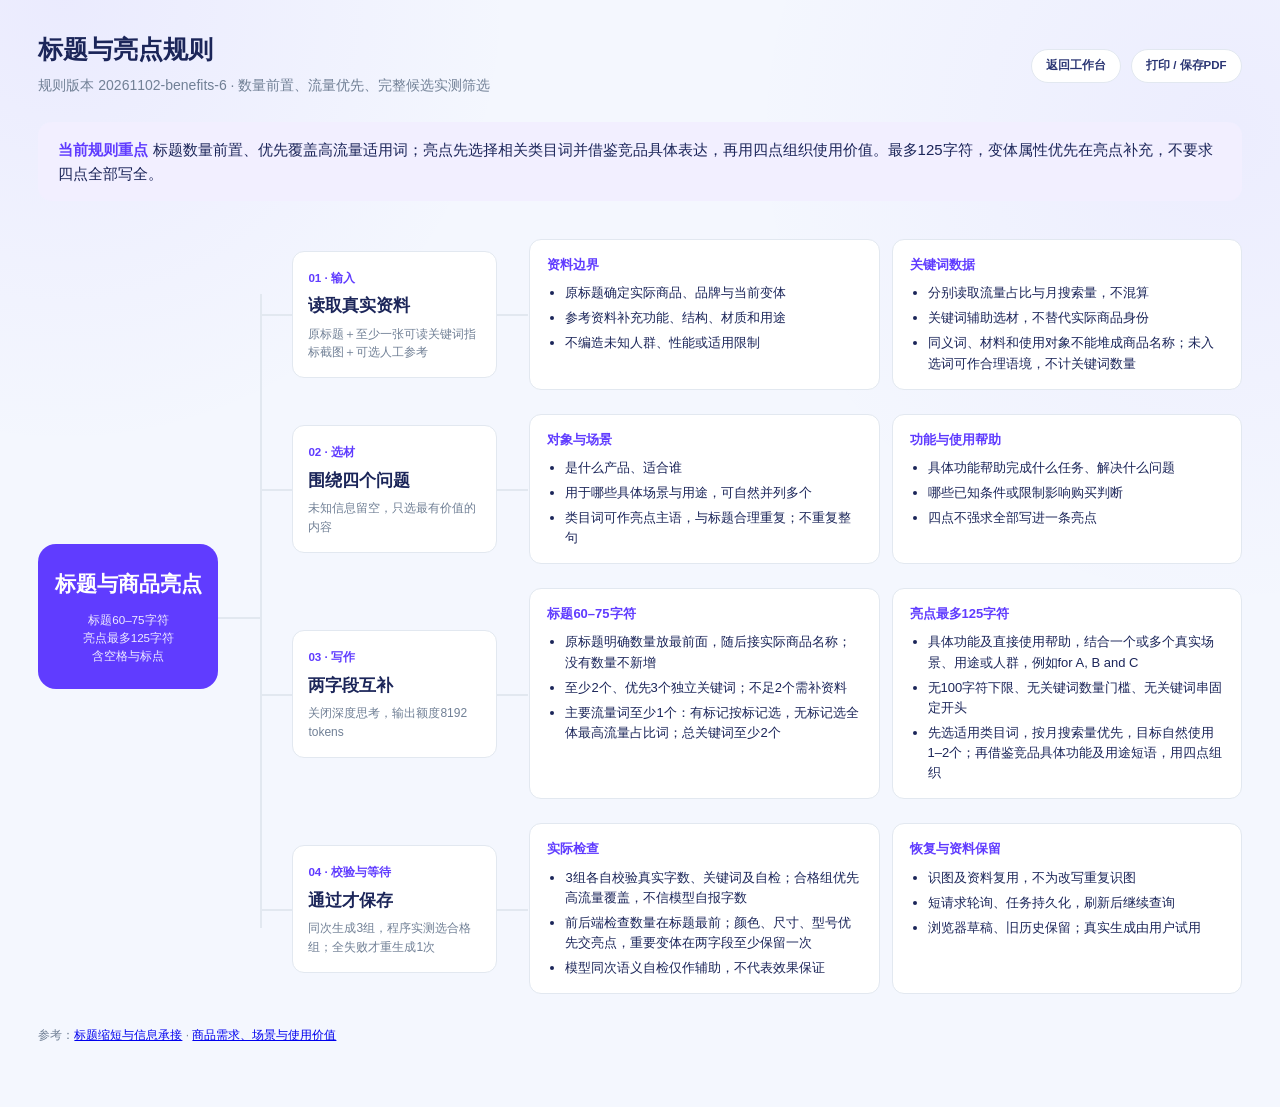
==== workflow.html @ 7ed7ff89 "Require primary traffic keyword labels with highest-share fallback" ====
<!doctype html>
<html lang="zh-CN">
<head>
  <meta charset="utf-8"><meta name="viewport" content="width=device-width,initial-scale=1">
  <title>标题工具 · 规则与链路横向思维导图</title><link rel="icon" href="data:,">
  <script>try{document.documentElement.dataset.theme=localStorage.getItem('title-workbench-theme')||'light'}catch{document.documentElement.dataset.theme='light'}</script>
  <link rel="stylesheet" href="./styles.css?v=20261026-8">
  <style>
    .map-head{display:flex;align-items:center;justify-content:space-between;gap:24px;margin-bottom:20px}.map-head h1{font-size:25px;margin:0}.map-head p{margin:6px 0;color:var(--muted)}.map-actions{display:flex;gap:10px;white-space:nowrap}.priority{padding:16px 20px;background:var(--primary-soft);border-radius:14px;margin:20px 0 28px;font-size:15px}.priority strong{color:var(--primary)}.tree{display:grid;grid-template-columns:180px minmax(0,1fr);gap:42px;padding:10px 0 20px}.tree-root{align-self:center;text-align:center;padding:24px 15px;border-radius:18px;background:var(--primary);color:white;position:relative}.tree-root strong{display:block;font-size:21px}.tree-root small{display:block;margin-top:10px;opacity:.9}.tree-root:after{position:absolute;content:"";left:100%;top:50%;width:42px;border-top:2px solid var(--line)}.branches{position:relative;display:flex;flex-direction:column;gap:24px}.branches:before{content:"";position:absolute;left:0;top:55px;bottom:66px;border-left:2px solid var(--line)}.branch{display:grid;grid-template-columns:205px minmax(0,1fr);gap:32px;align-items:center;padding-left:32px;position:relative}.branch:before{content:"";position:absolute;left:0;top:50%;width:32px;border-top:2px solid var(--line)}.stage{position:relative;padding:15px;border:1px solid var(--line);background:var(--surface);border-radius:12px}.stage:after{position:absolute;content:"";left:100%;top:50%;width:32px;border-top:2px solid var(--line)}.stage small{color:var(--primary);font-weight:700}.stage h2{font-size:17px;margin:5px 0}.stage p{margin:0;color:var(--muted);font-size:12px}.leaves{display:grid;grid-template-columns:1fr 1fr;gap:12px}.leaf{padding:15px 17px;background:var(--surface);border:1px solid var(--line);border-radius:12px;min-width:0}.leaf h3{font-size:13px;margin:0 0 8px;color:var(--primary)}.leaf ul{padding-left:18px;margin:0;font-size:13px}.leaf li+li{margin-top:5px}.outside{margin-top:20px;padding:17px 20px;border-top:1px solid var(--line);color:var(--muted);font-size:13px}.outside p{margin:6px 0}.map-foot{color:var(--muted);font-size:12px}.tree-root,.stage,.leaf{break-inside:avoid}@media print{body{background:white;padding:12px;min-width:0;color:#111}.app-shell{max-width:none}.map-actions{display:none}.priority{margin:10px 0}.tree{grid-template-columns:130px 1fr;gap:20px}.tree-root:after{width:20px}.branch{grid-template-columns:150px 1fr;padding-left:20px;gap:20px}.branch:before,.stage:after{width:20px}.branches{gap:12px}.stage,.leaf{padding:10px}.leaf ul{font-size:11px}.map-head h1{font-size:20px}@page{size:A3 landscape;margin:12mm}}
  </style>
</head>
<body><main class="app-shell">
  <header class="map-head"><div><h1>标题与亮点规则</h1><p>规则版本 20261102-benefits-6 · 数量前置、流量优先、完整候选实测筛选</p></div><div class="map-actions"><a class="ghost-button workflow-link" href="./index.html">返回工作台</a><button class="ghost-button" onclick="window.print()">打印 / 保存PDF</button></div></header>
  <div class="priority"><strong>当前规则重点</strong> 标题数量前置、优先覆盖高流量适用词；亮点先选择相关类目词并借鉴竞品具体表达，再用四点组织使用价值。最多125字符，变体属性优先在亮点补充，不要求四点全部写全。</div>
  <div class="tree"><div class="tree-root"><strong>标题与商品亮点</strong><small>标题60–75字符<br>亮点最多125字符<br>含空格与标点</small></div><div class="branches">
  <section class="branch"><div class="stage"><small>01 · 输入</small><h2>读取真实资料</h2><p>原标题＋至少一张可读关键词指标截图＋可选人工参考</p></div><div class="leaves"><div class="leaf"><h3>资料边界</h3><ul><li>原标题确定实际商品、品牌与当前变体</li><li>参考资料补充功能、结构、材质和用途</li><li>不编造未知人群、性能或适用限制</li></ul></div><div class="leaf"><h3>关键词数据</h3><ul><li>分别读取流量占比与月搜索量，不混算</li><li>关键词辅助选材，不替代实际商品身份</li><li>同义词、材料和使用对象不能堆成商品名称；未入选词可作合理语境，不计关键词数量</li></ul></div></div></section>
  <section class="branch"><div class="stage"><small>02 · 选材</small><h2>围绕四个问题</h2><p>未知信息留空，只选最有价值的内容</p></div><div class="leaves"><div class="leaf"><h3>对象与场景</h3><ul><li>是什么产品、适合谁</li><li>用于哪些具体场景与用途，可自然并列多个</li><li>类目词可作亮点主语，与标题合理重复；不重复整句</li></ul></div><div class="leaf"><h3>功能与使用帮助</h3><ul><li>具体功能帮助完成什么任务、解决什么问题</li><li>哪些已知条件或限制影响购买判断</li><li>四点不强求全部写进一条亮点</li></ul></div></div></section>
  <section class="branch"><div class="stage"><small>03 · 写作</small><h2>两字段互补</h2><p>关闭深度思考，输出额度8192 tokens</p></div><div class="leaves"><div class="leaf"><h3>标题60–75字符</h3><ul><li>原标题明确数量放最前面，随后接实际商品名称；没有数量不新增</li><li>至少2个、优先3个独立关键词；不足2个需补资料</li><li>主要流量词至少1个：有标记按标记选，无标记选全体最高流量占比词；总关键词至少2个</li></ul></div><div class="leaf"><h3>亮点最多125字符</h3><ul><li>具体功能及直接使用帮助，结合一个或多个真实场景、用途或人群，例如for A, B and C</li><li>无100字符下限、无关键词数量门槛、无关键词串固定开头</li><li>先选适用类目词，按月搜索量优先，目标自然使用1–2个；再借鉴竞品具体功能及用途短语，用四点组织</li></ul></div></div></section>
  <section class="branch"><div class="stage"><small>04 · 校验与等待</small><h2>通过才保存</h2><p>同次生成3组，程序实测选合格组；全失败才重生成1次</p></div><div class="leaves"><div class="leaf"><h3>实际检查</h3><ul><li>3组各自校验真实字数、关键词及自检；合格组优先高流量覆盖，不信模型自报字数</li><li>前后端检查数量在标题最前；颜色、尺寸、型号优先交亮点，重要变体在两字段至少保留一次</li><li>模型同次语义自检仅作辅助，不代表效果保证</li></ul></div><div class="leaf"><h3>恢复与资料保留</h3><ul><li>识图及资料复用，不为改写重复识图</li><li>短请求轮询、任务持久化，刷新后继续查询</li><li>浏览器草稿、旧历史保留；真实生成由用户试用</li></ul></div></div></section>
  </div></div>
  <p class="map-foot">参考：<a href="https://mp.weixin.qq.com/s/vTj3MqRI7L8-smymb1wHnQ">标题缩短与信息承接</a> · <a href="https://mp.weixin.qq.com/s/oP9om8qVWjCbuP0RWrk5Dg">商品需求、场景与使用价值</a></p>
</main></body></html>
---- styles.css ----
:root{--bg:#f4f7fe;--surface:#fff;--soft:#f7f8fe;--primary:#603cff;--primary-dark:#4a25e1;--primary-2:#7b5aff;--primary-soft:#f2efff;--ink:#1b2559;--ink-2:#2b3674;--muted:#718096;--faint:#a3aed0;--line:#e2e8f0;--success:#219653;--shadow:14px 27px 45px 4px rgba(112,144,176,.12);--shadow-soft:14px 17px 40px 4px rgba(112,144,176,.08);--shadow-purple:0 21px 27px -10px rgba(96,60,255,.38)}
*{box-sizing:border-box}[hidden]{display:none!important}html{color-scheme:light}body{min-width:320px;margin:0;padding:30px clamp(16px,3vw,48px) 50px;color:var(--ink);background:radial-gradient(circle at 5% 0%,rgba(123,90,255,.08),transparent 28rem),radial-gradient(circle at 96% 12%,rgba(96,60,255,.055),transparent 30rem),var(--bg);font-family:"Segoe UI","PingFang SC","Microsoft YaHei",Arial,sans-serif;font-size:14px;line-height:1.55}button,textarea{font:inherit}button{cursor:pointer}.app-shell{width:100%;max-width:1560px;margin:auto}
.page-head{display:flex;align-items:center;gap:12px;margin-bottom:22px}.page-icon{display:grid;width:42px;height:42px;flex:0 0 auto;place-items:center;border-radius:50%;color:#fff;background:linear-gradient(145deg,var(--primary-2),var(--primary-dark));box-shadow:var(--shadow-purple);font-size:18px}.page-head h1{margin:0 0 3px;font-size:1.72rem;font-weight:750;line-height:1.25}.page-head p{margin:0;color:var(--muted);font-size:.84rem}.status{display:flex;align-items:center;gap:7px;margin-left:auto;padding:8px 13px;border-radius:999px;color:var(--muted);background:rgba(255,255,255,.8);font-size:.72rem;font-weight:650;box-shadow:var(--shadow-soft)}.status i{width:7px;height:7px;border-radius:50%;background:#38b56e;box-shadow:0 0 0 4px #e7f7ee}
.panel{position:relative;padding:22px 24px;border-radius:20px;background:rgba(255,255,255,.97);box-shadow:var(--shadow)}.input-panel{margin-bottom:16px;overflow:hidden}.input-panel::after{position:absolute;z-index:0;top:-80px;right:-60px;width:190px;height:190px;border-radius:50%;background:linear-gradient(145deg,rgba(123,90,255,.12),rgba(96,60,255,.025));content:"";pointer-events:none}.panel-title{position:relative;z-index:1;display:flex;align-items:center;justify-content:space-between;margin-bottom:18px}.panel-title h2{margin:0 0 3px;font-size:1rem;font-weight:750}.panel-title p{margin:0;color:var(--muted);font-size:.72rem}.ghost-button{min-height:34px;padding:7px 14px;border:1px solid var(--line);border-radius:999px;color:var(--ink-2);background:#fff;font-size:.72rem;font-weight:650}.ghost-button:hover{border-color:#d8ceff;color:var(--primary);background:var(--primary-soft)}form{position:relative;z-index:1}
.input-grid{display:grid;grid-template-columns:.8fr 1.2fr;gap:14px}.field{min-width:0}.field label{display:block;margin-bottom:7px;color:var(--ink-2);font-size:.74rem;font-weight:700}.field label b{color:#d13f4c}.field label span{color:var(--faint);font-weight:500}textarea{display:block;width:100%;resize:vertical;border:1px solid var(--line);border-radius:14px;outline:0;color:var(--ink);background:var(--soft);font-size:.8rem;line-height:1.65;transition:.18s}.main-input{height:144px;padding:12px 14px}textarea::placeholder{color:#a8b0c5}textarea:focus{border-color:#b8a9ff;background:#fff;box-shadow:0 0 0 3px rgba(96,60,255,.08)}.field-note{display:flex;justify-content:space-between;gap:10px;margin-top:6px;color:var(--faint);font-size:.67rem}
.upload-box{display:block!important;height:144px;margin:0!important;overflow:hidden;border:1px dashed #cbd3e5!important;border-radius:14px;color:inherit!important;background:var(--soft);cursor:pointer;transition:.18s}.upload-box:hover,.upload-box.dragover{border-color:var(--primary)!important;background:var(--primary-soft)}.upload-empty{height:100%;display:flex;flex-direction:column;align-items:center;justify-content:center;text-align:center}.upload-symbol{display:grid;width:36px;height:36px;margin-bottom:8px;place-items:center;border-radius:50%;color:var(--primary)!important;background:#fff;font-size:21px;font-weight:400!important;box-shadow:0 8px 20px rgba(112,144,176,.13)}.upload-empty strong{font-size:.75rem}.upload-empty small{margin-top:3px;color:var(--faint);font-size:.66rem;font-weight:500}.preview{position:relative;width:100%;height:100%}.preview img{display:block;width:100%;height:100%;object-fit:contain;background:#eef1f8}.preview button{position:absolute;top:8px;right:8px;width:27px;height:27px;padding:0;border:0;border-radius:50%;color:#fff;background:rgba(27,37,89,.78);font-size:16px}
.upload-box{position:relative}.upload-box input[type="file"]{position:absolute;width:1px;height:1px;padding:0;margin:-1px;overflow:hidden;clip:rect(0,0,0,0);white-space:nowrap;border:0}.preview{z-index:2}.preview button{z-index:5}
.upload-box.dragover{border-style:solid!important;box-shadow:0 0 0 4px rgba(96,60,255,.1)}
.upload-box.has-file{height:300px;border-style:solid!important;border-color:#b9acef!important}.upload-box.has-file .preview img{background:#e9edf7}.upload-success{position:absolute;right:10px;bottom:10px;left:10px;display:flex;align-items:center;gap:8px;padding:7px 10px;border-radius:9px;color:#fff;background:rgba(27,37,89,.84);backdrop-filter:blur(8px);font-size:.67rem}.upload-success span{color:#8ef0b5;font-weight:750}.upload-success strong{min-width:0;overflow:hidden;text-overflow:ellipsis;white-space:nowrap;font-weight:600}[data-theme="dark"] .upload-box.has-file .preview img{background:#11152a}
.rules-row{display:grid;grid-template-columns:minmax(0,1fr) auto;gap:14px;align-items:end;margin-top:16px;padding-top:16px;border-top:1px solid #edf0f6}.label-row{display:flex;align-items:center;justify-content:space-between}.label-row label{margin-bottom:7px}.label-row button{padding:0;border:0;color:var(--primary);background:transparent;font-size:.68rem}.rules-field textarea{height:76px;padding:10px 13px}.primary-button{display:flex;min-width:176px;height:44px;align-items:center;justify-content:space-between;gap:24px;padding:10px 17px;border:0;border-radius:999px;color:#fff;background:linear-gradient(8deg,var(--primary-dark) 24%,var(--primary-2) 88%);box-shadow:var(--shadow-purple);font-size:.8rem;font-weight:700;transition:.18s}.primary-button:hover{filter:saturate(1.08) brightness(1.04);transform:translateY(-1px)}.primary-button strong{font-size:18px;color:#d9d0ff}
.output-panel{min-height:220px}.output-head{padding-bottom:15px;margin-bottom:16px;border-bottom:1px solid #edf0f6}.result-status{padding:6px 11px;border-radius:999px;color:var(--primary);background:var(--primary-soft);font-size:.67rem;font-weight:700}.empty-result{min-height:114px;display:flex;align-items:center;justify-content:center;gap:13px;color:var(--faint)}.empty-result>span{display:grid;width:42px;height:42px;place-items:center;border-radius:50%;color:var(--primary);background:var(--primary-soft)}.empty-result strong{display:block;color:var(--muted);font-size:.8rem}.empty-result p{margin:2px 0 0;font-size:.7rem}.generated-result{padding:17px 18px;border:1px solid #e4e0ff;border-radius:14px;background:linear-gradient(135deg,#faf9ff,#f5f7ff)}.result-label{margin-bottom:9px;color:var(--primary);font-size:.69rem;font-weight:750}.title-output{min-height:48px;color:var(--ink);font-size:1.02rem;font-weight:650;line-height:1.75;word-break:break-all}.result-bottom{display:flex;align-items:center;gap:12px;margin-top:14px;padding-top:12px;border-top:1px solid #e6e7f2}.result-info{display:flex;gap:15px;color:var(--muted);font-size:.69rem}.result-info span+span{color:var(--success)}.copy-button{min-width:130px;height:37px;margin-left:auto;border:0;border-radius:999px;color:#fff;background:linear-gradient(8deg,var(--primary-dark),var(--primary-2));box-shadow:0 12px 20px -10px rgba(96,60,255,.45);font-size:.73rem;font-weight:700}.toast{position:fixed;z-index:99;left:50%;bottom:26px;padding:9px 16px;border-radius:999px;color:#fff;background:var(--ink);box-shadow:var(--shadow);font-size:.72rem;opacity:0;pointer-events:none;transform:translate(-50%,10px);transition:.2s}.toast.show{opacity:1;transform:translate(-50%,0)}

:root[data-theme="dark"]{--bg:#0f1224;--surface:#171b33;--soft:#202641;--primary:#927bff;--primary-dark:#6548ed;--primary-2:#9a84ff;--primary-soft:#2b2553;--ink:#f0f2ff;--ink-2:#d4d9f2;--muted:#9ba5c7;--faint:#727c9e;--line:#303854;--success:#55d18a;--shadow:14px 27px 45px 4px rgba(0,0,0,.24);--shadow-soft:14px 17px 40px 4px rgba(0,0,0,.18)}
.head-actions{display:flex;align-items:center;gap:9px;margin-left:auto}.head-actions .status{margin-left:0;background:var(--surface)}
.theme-button{position:relative;width:40px;height:40px;padding:0;border:1px solid var(--line);border-radius:50%;color:var(--ink-2);background:var(--surface);box-shadow:var(--shadow-soft);font-size:17px}.theme-button span{position:absolute;inset:0;display:grid;place-items:center;transition:opacity .2s,transform .2s}.theme-button .moon{opacity:0;transform:rotate(-35deg) scale(.6)}[data-theme="dark"] .theme-button .sun{opacity:0;transform:rotate(35deg) scale(.6)}[data-theme="dark"] .theme-button .moon{opacity:1;transform:none}
.panel,.ghost-button{background:var(--surface)}.output-panel{margin-bottom:16px}.generated-result{border-color:var(--line);background:var(--soft)}.upload-symbol{background:var(--surface)}
.history-panel{padding-bottom:18px}.history-head{padding-bottom:14px;margin-bottom:4px;border-bottom:1px solid var(--line)}.history-empty{padding:32px 0;text-align:center;color:var(--faint);font-size:.74rem}.history-list{display:grid}.history-item{display:grid;grid-template-columns:38px minmax(0,1fr) auto;gap:12px;align-items:center;padding:14px 4px;border-bottom:1px solid var(--line)}.history-item:last-child{border-bottom:0}.history-index{display:grid;width:30px;height:30px;place-items:center;border-radius:50%;color:var(--primary);background:var(--primary-soft);font-size:.68rem;font-weight:750}.history-content{min-width:0}.history-title{margin:0;color:var(--ink-2);font-size:.79rem;font-weight:650;line-height:1.55}.history-meta{display:flex;gap:12px;margin-top:3px;color:var(--faint);font-size:.64rem}.history-copy{min-width:82px;height:32px;border:1px solid var(--line);border-radius:999px;color:var(--primary);background:var(--surface);font-size:.68rem;font-weight:700}.history-copy:hover{border-color:var(--primary);background:var(--primary-soft)}
[data-theme="dark"]{color-scheme:dark}[data-theme="dark"] textarea:focus{background:var(--surface)}[data-theme="dark"] .input-panel::after{opacity:.4}[data-theme="dark"] .preview img{background:#11152a}[data-theme="dark"] .rules-row,[data-theme="dark"] .output-head,[data-theme="dark"] .result-bottom{border-color:var(--line)}
.used-keywords{display:flex;flex-wrap:wrap;gap:6px;margin-top:10px}.keyword-chip{padding:4px 8px;border-radius:999px;color:var(--primary);background:var(--primary-soft);font-size:.65rem;font-weight:650}.keyword-chip b{margin-left:4px;color:var(--success);font-weight:750}
.input-grid .upload-box,.input-grid .main-input,.upload-box.has-file{height:150px}
body{min-width:1100px}
.reference-field{margin-top:16px}.reference-field textarea{height:78px;padding:10px 13px}.reference-field .field-note{display:block}
.error-message{margin:12px 0;padding:11px 14px;border:1px solid #f2b9bd;border-radius:10px;color:#ac2e39;background:#fff1f2;font-size:.75rem}[data-theme="dark"] .error-message{color:#ffc5ca;background:#3c202b;border-color:#75414b}
.history-actions{display:flex;gap:7px}.history-delete{width:32px;height:32px;padding:0;border:1px solid var(--line);border-radius:50%;color:#d13f4c;background:var(--surface);font-size:15px}.history-delete:hover{border-color:#f0b7bd;background:#fff0f2}.history-copy{margin:0}
.review-note{margin-top:12px;padding:9px 11px;border:1px solid rgba(29,151,101,.22);border-radius:9px;color:var(--success);background:rgba(29,151,101,.07);font-size:.7rem;font-weight:600}
fieldset{min-width:0;margin:0;padding:0;border:0}fieldset:disabled{opacity:.75}button:disabled{cursor:wait}.workflow-link{text-decoration:none;white-space:nowrap}.result-fields{display:grid;grid-template-columns:1fr 1fr;gap:18px}.result-field{display:flex;flex-direction:column;gap:12px;min-width:0;padding:18px;border:1px solid var(--line);border-radius:14px;background:var(--soft)}.field-output-head{display:flex;justify-content:space-between;gap:12px;color:var(--ink-2)}.field-output-head span{white-space:nowrap;color:var(--muted);font-size:12px}.result-field .title-output{flex:1;min-height:80px;margin:0;padding:0;background:none;border:0;font-size:17px;overflow-wrap:anywhere}.result-field .copy-button{align-self:flex-end}.audit-details{margin-top:15px;padding-top:15px;border-top:1px solid var(--line)}.audit-details summary{cursor:pointer;color:var(--primary);font-weight:600}.check-list{columns:2;column-gap:24px;margin-top:14px}.check-list p{break-inside:avoid;margin:0 0 9px;font-size:12px}.audit-meta{color:var(--muted)}.facts-list{margin:16px 0;font-size:12px}.facts-list p{margin:5px 0;color:var(--muted)}.keyword-table{width:100%;border-collapse:collapse;font-size:12px;table-layout:fixed}.keyword-table th,.keyword-table td{padding:10px;text-align:left;border-bottom:1px solid var(--line);overflow-wrap:anywhere}.keyword-table th{color:var(--muted)}.keyword-table th:nth-child(1){width:25%}.keyword-table th:nth-child(2){width:12%}.keyword-table th:nth-child(3){width:15%}.history-highlights{margin:7px 0;color:var(--muted);font-size:12px}.history-actions{flex-wrap:wrap;justify-content:flex-end;max-width:300px}.history-content{min-width:0}.history-title{overflow-wrap:anywhere}.primary-button{min-width:200px}.rules-field textarea{min-height:94px}

.result-field .title-output{word-break:normal;overflow-wrap:break-word}

.input-grid{grid-template-columns:1fr 1fr}.text-input-grid{margin-top:18px}.text-input-grid .reference-field{margin-top:0}.text-input-grid textarea{height:150px}.keyword-table th:nth-child(1){width:21%}.keyword-table th:nth-child(2){width:9%}.keyword-table th:nth-child(3){width:10%}.keyword-table th:nth-child(4){width:12%}.keyword-table th:nth-child(5){width:17%}.keyword-table th:nth-child(6){width:31%}

.panel-title .draft-status{margin-top:5px;color:var(--success);font-weight:600}

.generate-row{display:flex;justify-content:flex-end;margin-top:18px}.used-keywords{display:grid;gap:10px}.keyword-line{display:flex;align-items:flex-start;gap:12px}.keyword-line-label{flex:0 0 72px;padding-top:4px;color:var(--muted);font-size:12px}.keyword-line-terms{display:flex;flex-wrap:wrap;gap:6px;min-width:0}.keyword-chip{display:inline-flex;align-items:center;flex-wrap:wrap;gap:4px}.keyword-chip b{margin-left:0}
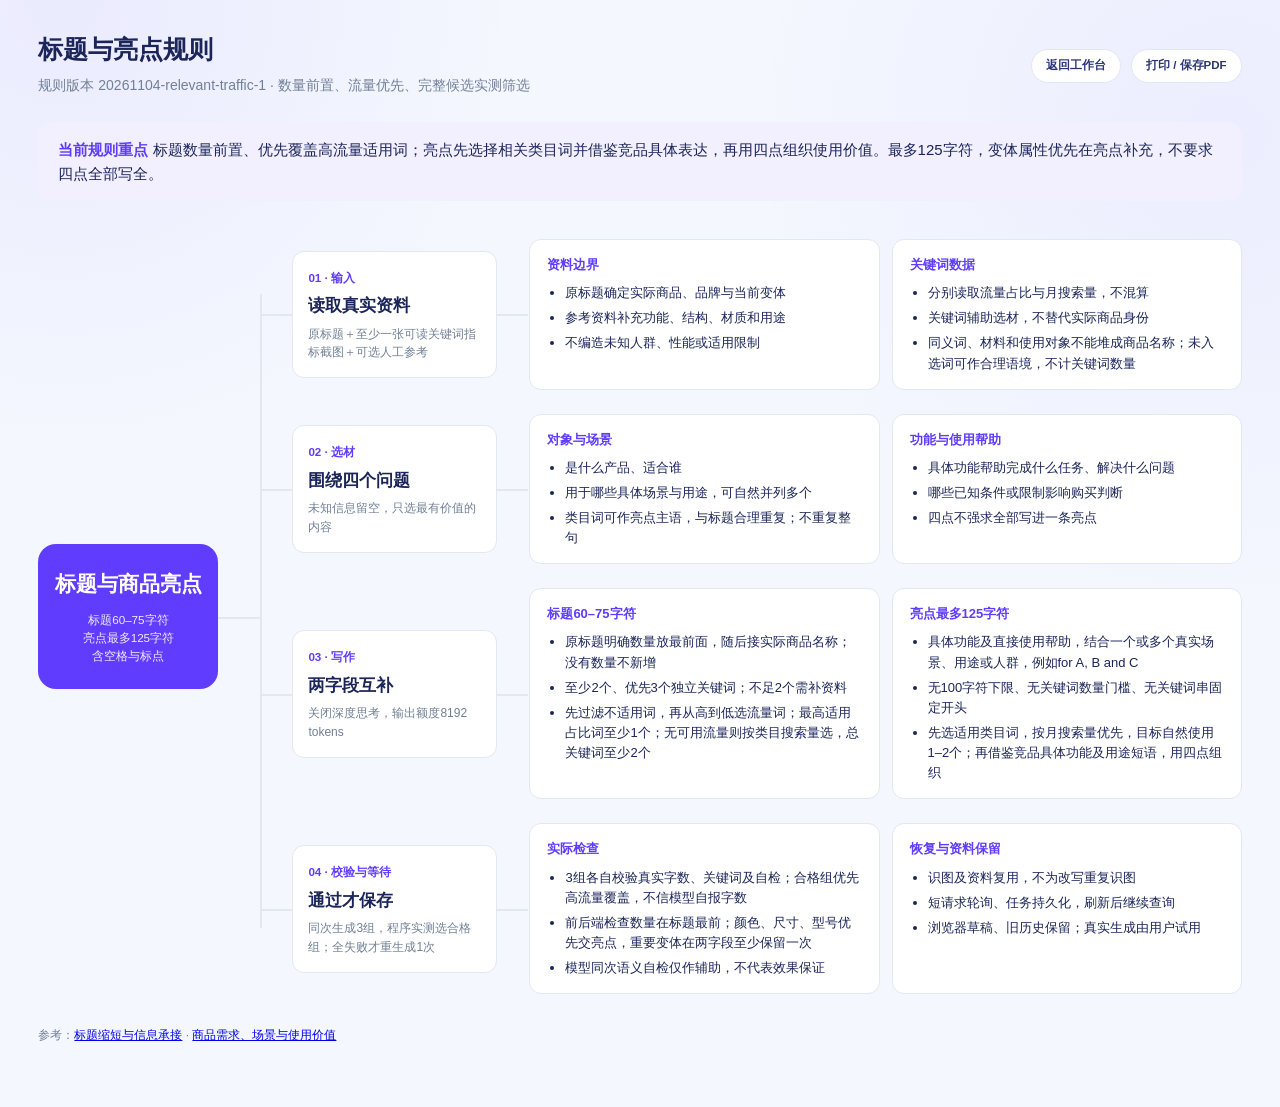
==== commit b5f23c08: "Filter irrelevant traffic terms and fall back to category search" ====
--- a/workflow.html
+++ b/workflow.html
@@ -10,12 +10,12 @@
   </style>
 </head>
 <body><main class="app-shell">
-  <header class="map-head"><div><h1>标题与亮点规则</h1><p>规则版本 20261102-benefits-6 · 数量前置、流量优先、完整候选实测筛选</p></div><div class="map-actions"><a class="ghost-button workflow-link" href="./index.html">返回工作台</a><button class="ghost-button" onclick="window.print()">打印 / 保存PDF</button></div></header>
+  <header class="map-head"><div><h1>标题与亮点规则</h1><p>规则版本 20261104-relevant-traffic-1 · 数量前置、流量优先、完整候选实测筛选</p></div><div class="map-actions"><a class="ghost-button workflow-link" href="./index.html">返回工作台</a><button class="ghost-button" onclick="window.print()">打印 / 保存PDF</button></div></header>
   <div class="priority"><strong>当前规则重点</strong> 标题数量前置、优先覆盖高流量适用词；亮点先选择相关类目词并借鉴竞品具体表达，再用四点组织使用价值。最多125字符，变体属性优先在亮点补充，不要求四点全部写全。</div>
   <div class="tree"><div class="tree-root"><strong>标题与商品亮点</strong><small>标题60–75字符<br>亮点最多125字符<br>含空格与标点</small></div><div class="branches">
   <section class="branch"><div class="stage"><small>01 · 输入</small><h2>读取真实资料</h2><p>原标题＋至少一张可读关键词指标截图＋可选人工参考</p></div><div class="leaves"><div class="leaf"><h3>资料边界</h3><ul><li>原标题确定实际商品、品牌与当前变体</li><li>参考资料补充功能、结构、材质和用途</li><li>不编造未知人群、性能或适用限制</li></ul></div><div class="leaf"><h3>关键词数据</h3><ul><li>分别读取流量占比与月搜索量，不混算</li><li>关键词辅助选材，不替代实际商品身份</li><li>同义词、材料和使用对象不能堆成商品名称；未入选词可作合理语境，不计关键词数量</li></ul></div></div></section>
   <section class="branch"><div class="stage"><small>02 · 选材</small><h2>围绕四个问题</h2><p>未知信息留空，只选最有价值的内容</p></div><div class="leaves"><div class="leaf"><h3>对象与场景</h3><ul><li>是什么产品、适合谁</li><li>用于哪些具体场景与用途，可自然并列多个</li><li>类目词可作亮点主语，与标题合理重复；不重复整句</li></ul></div><div class="leaf"><h3>功能与使用帮助</h3><ul><li>具体功能帮助完成什么任务、解决什么问题</li><li>哪些已知条件或限制影响购买判断</li><li>四点不强求全部写进一条亮点</li></ul></div></div></section>
-  <section class="branch"><div class="stage"><small>03 · 写作</small><h2>两字段互补</h2><p>关闭深度思考，输出额度8192 tokens</p></div><div class="leaves"><div class="leaf"><h3>标题60–75字符</h3><ul><li>原标题明确数量放最前面，随后接实际商品名称；没有数量不新增</li><li>至少2个、优先3个独立关键词；不足2个需补资料</li><li>主要流量词至少1个：有标记按标记选，无标记选全体最高流量占比词；总关键词至少2个</li></ul></div><div class="leaf"><h3>亮点最多125字符</h3><ul><li>具体功能及直接使用帮助，结合一个或多个真实场景、用途或人群，例如for A, B and C</li><li>无100字符下限、无关键词数量门槛、无关键词串固定开头</li><li>先选适用类目词，按月搜索量优先，目标自然使用1–2个；再借鉴竞品具体功能及用途短语，用四点组织</li></ul></div></div></section>
+  <section class="branch"><div class="stage"><small>03 · 写作</small><h2>两字段互补</h2><p>关闭深度思考，输出额度8192 tokens</p></div><div class="leaves"><div class="leaf"><h3>标题60–75字符</h3><ul><li>原标题明确数量放最前面，随后接实际商品名称；没有数量不新增</li><li>至少2个、优先3个独立关键词；不足2个需补资料</li><li>先过滤不适用词，再从高到低选流量词；最高适用占比词至少1个；无可用流量则按类目搜索量选，总关键词至少2个</li></ul></div><div class="leaf"><h3>亮点最多125字符</h3><ul><li>具体功能及直接使用帮助，结合一个或多个真实场景、用途或人群，例如for A, B and C</li><li>无100字符下限、无关键词数量门槛、无关键词串固定开头</li><li>先选适用类目词，按月搜索量优先，目标自然使用1–2个；再借鉴竞品具体功能及用途短语，用四点组织</li></ul></div></div></section>
   <section class="branch"><div class="stage"><small>04 · 校验与等待</small><h2>通过才保存</h2><p>同次生成3组，程序实测选合格组；全失败才重生成1次</p></div><div class="leaves"><div class="leaf"><h3>实际检查</h3><ul><li>3组各自校验真实字数、关键词及自检；合格组优先高流量覆盖，不信模型自报字数</li><li>前后端检查数量在标题最前；颜色、尺寸、型号优先交亮点，重要变体在两字段至少保留一次</li><li>模型同次语义自检仅作辅助，不代表效果保证</li></ul></div><div class="leaf"><h3>恢复与资料保留</h3><ul><li>识图及资料复用，不为改写重复识图</li><li>短请求轮询、任务持久化，刷新后继续查询</li><li>浏览器草稿、旧历史保留；真实生成由用户试用</li></ul></div></div></section>
   </div></div>
   <p class="map-foot">参考：<a href="https://mp.weixin.qq.com/s/vTj3MqRI7L8-smymb1wHnQ">标题缩短与信息承接</a> · <a href="https://mp.weixin.qq.com/s/oP9om8qVWjCbuP0RWrk5Dg">商品需求、场景与使用价值</a></p>
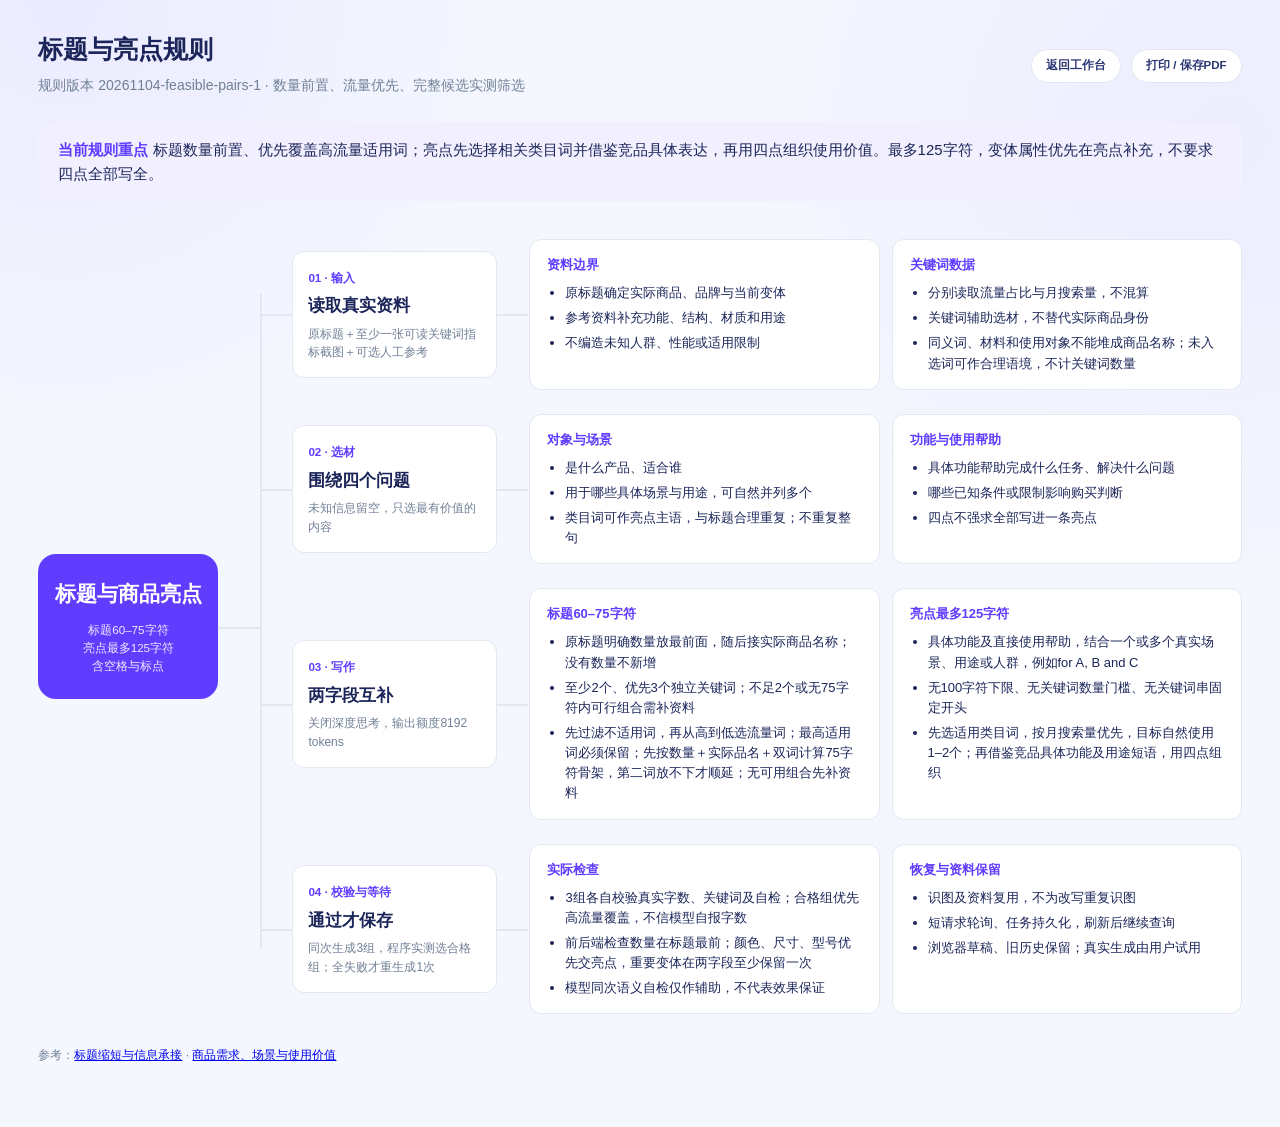
==== commit c18c1665: "Plan feasible keyword pairs within the title character budget" ====
--- a/workflow.html
+++ b/workflow.html
@@ -10,12 +10,12 @@
   </style>
 </head>
 <body><main class="app-shell">
-  <header class="map-head"><div><h1>标题与亮点规则</h1><p>规则版本 20261104-relevant-traffic-1 · 数量前置、流量优先、完整候选实测筛选</p></div><div class="map-actions"><a class="ghost-button workflow-link" href="./index.html">返回工作台</a><button class="ghost-button" onclick="window.print()">打印 / 保存PDF</button></div></header>
+  <header class="map-head"><div><h1>标题与亮点规则</h1><p>规则版本 20261104-feasible-pairs-1 · 数量前置、流量优先、完整候选实测筛选</p></div><div class="map-actions"><a class="ghost-button workflow-link" href="./index.html">返回工作台</a><button class="ghost-button" onclick="window.print()">打印 / 保存PDF</button></div></header>
   <div class="priority"><strong>当前规则重点</strong> 标题数量前置、优先覆盖高流量适用词；亮点先选择相关类目词并借鉴竞品具体表达，再用四点组织使用价值。最多125字符，变体属性优先在亮点补充，不要求四点全部写全。</div>
   <div class="tree"><div class="tree-root"><strong>标题与商品亮点</strong><small>标题60–75字符<br>亮点最多125字符<br>含空格与标点</small></div><div class="branches">
   <section class="branch"><div class="stage"><small>01 · 输入</small><h2>读取真实资料</h2><p>原标题＋至少一张可读关键词指标截图＋可选人工参考</p></div><div class="leaves"><div class="leaf"><h3>资料边界</h3><ul><li>原标题确定实际商品、品牌与当前变体</li><li>参考资料补充功能、结构、材质和用途</li><li>不编造未知人群、性能或适用限制</li></ul></div><div class="leaf"><h3>关键词数据</h3><ul><li>分别读取流量占比与月搜索量，不混算</li><li>关键词辅助选材，不替代实际商品身份</li><li>同义词、材料和使用对象不能堆成商品名称；未入选词可作合理语境，不计关键词数量</li></ul></div></div></section>
   <section class="branch"><div class="stage"><small>02 · 选材</small><h2>围绕四个问题</h2><p>未知信息留空，只选最有价值的内容</p></div><div class="leaves"><div class="leaf"><h3>对象与场景</h3><ul><li>是什么产品、适合谁</li><li>用于哪些具体场景与用途，可自然并列多个</li><li>类目词可作亮点主语，与标题合理重复；不重复整句</li></ul></div><div class="leaf"><h3>功能与使用帮助</h3><ul><li>具体功能帮助完成什么任务、解决什么问题</li><li>哪些已知条件或限制影响购买判断</li><li>四点不强求全部写进一条亮点</li></ul></div></div></section>
-  <section class="branch"><div class="stage"><small>03 · 写作</small><h2>两字段互补</h2><p>关闭深度思考，输出额度8192 tokens</p></div><div class="leaves"><div class="leaf"><h3>标题60–75字符</h3><ul><li>原标题明确数量放最前面，随后接实际商品名称；没有数量不新增</li><li>至少2个、优先3个独立关键词；不足2个需补资料</li><li>先过滤不适用词，再从高到低选流量词；最高适用占比词至少1个；无可用流量则按类目搜索量选，总关键词至少2个</li></ul></div><div class="leaf"><h3>亮点最多125字符</h3><ul><li>具体功能及直接使用帮助，结合一个或多个真实场景、用途或人群，例如for A, B and C</li><li>无100字符下限、无关键词数量门槛、无关键词串固定开头</li><li>先选适用类目词，按月搜索量优先，目标自然使用1–2个；再借鉴竞品具体功能及用途短语，用四点组织</li></ul></div></div></section>
+  <section class="branch"><div class="stage"><small>03 · 写作</small><h2>两字段互补</h2><p>关闭深度思考，输出额度8192 tokens</p></div><div class="leaves"><div class="leaf"><h3>标题60–75字符</h3><ul><li>原标题明确数量放最前面，随后接实际商品名称；没有数量不新增</li><li>至少2个、优先3个独立关键词；不足2个或无75字符内可行组合需补资料</li><li>先过滤不适用词，再从高到低选流量词；最高适用词必须保留；先按数量＋实际品名＋双词计算75字符骨架，第二词放不下才顺延；无可用组合先补资料</li></ul></div><div class="leaf"><h3>亮点最多125字符</h3><ul><li>具体功能及直接使用帮助，结合一个或多个真实场景、用途或人群，例如for A, B and C</li><li>无100字符下限、无关键词数量门槛、无关键词串固定开头</li><li>先选适用类目词，按月搜索量优先，目标自然使用1–2个；再借鉴竞品具体功能及用途短语，用四点组织</li></ul></div></div></section>
   <section class="branch"><div class="stage"><small>04 · 校验与等待</small><h2>通过才保存</h2><p>同次生成3组，程序实测选合格组；全失败才重生成1次</p></div><div class="leaves"><div class="leaf"><h3>实际检查</h3><ul><li>3组各自校验真实字数、关键词及自检；合格组优先高流量覆盖，不信模型自报字数</li><li>前后端检查数量在标题最前；颜色、尺寸、型号优先交亮点，重要变体在两字段至少保留一次</li><li>模型同次语义自检仅作辅助，不代表效果保证</li></ul></div><div class="leaf"><h3>恢复与资料保留</h3><ul><li>识图及资料复用，不为改写重复识图</li><li>短请求轮询、任务持久化，刷新后继续查询</li><li>浏览器草稿、旧历史保留；真实生成由用户试用</li></ul></div></div></section>
   </div></div>
   <p class="map-foot">参考：<a href="https://mp.weixin.qq.com/s/vTj3MqRI7L8-smymb1wHnQ">标题缩短与信息承接</a> · <a href="https://mp.weixin.qq.com/s/oP9om8qVWjCbuP0RWrk5Dg">商品需求、场景与使用价值</a></p>
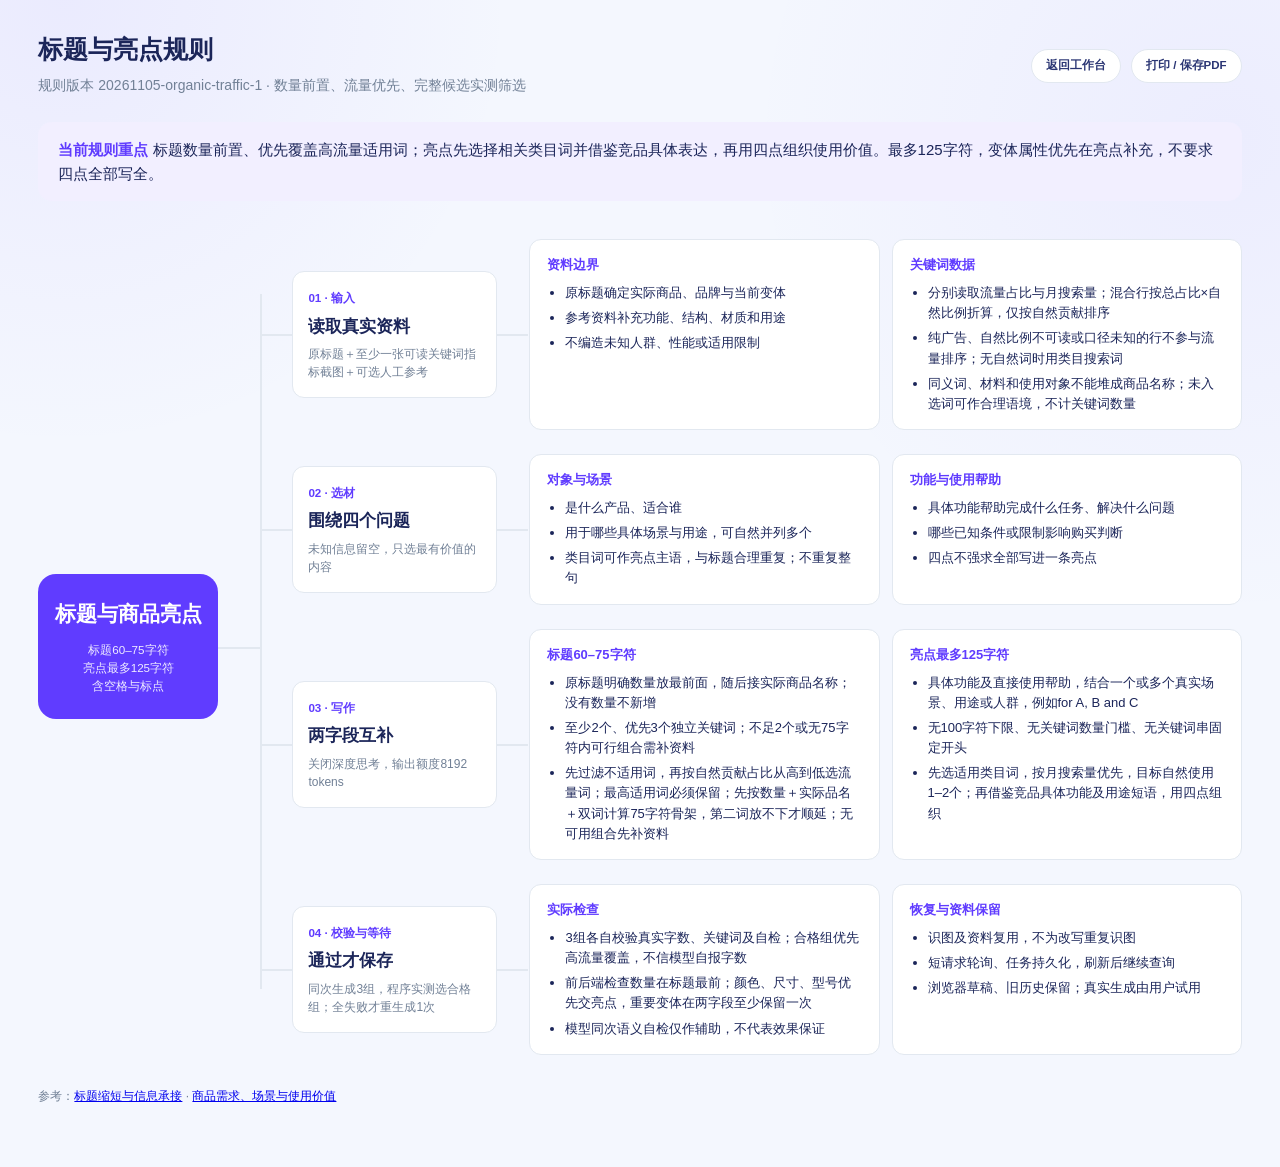
==== commit bcbb5922: "Rank keywords by organic traffic contribution only" ====
--- a/workflow.html
+++ b/workflow.html
@@ -10,12 +10,12 @@
   </style>
 </head>
 <body><main class="app-shell">
-  <header class="map-head"><div><h1>标题与亮点规则</h1><p>规则版本 20261104-feasible-pairs-1 · 数量前置、流量优先、完整候选实测筛选</p></div><div class="map-actions"><a class="ghost-button workflow-link" href="./index.html">返回工作台</a><button class="ghost-button" onclick="window.print()">打印 / 保存PDF</button></div></header>
+  <header class="map-head"><div><h1>标题与亮点规则</h1><p>规则版本 20261105-organic-traffic-1 · 数量前置、流量优先、完整候选实测筛选</p></div><div class="map-actions"><a class="ghost-button workflow-link" href="./index.html">返回工作台</a><button class="ghost-button" onclick="window.print()">打印 / 保存PDF</button></div></header>
   <div class="priority"><strong>当前规则重点</strong> 标题数量前置、优先覆盖高流量适用词；亮点先选择相关类目词并借鉴竞品具体表达，再用四点组织使用价值。最多125字符，变体属性优先在亮点补充，不要求四点全部写全。</div>
   <div class="tree"><div class="tree-root"><strong>标题与商品亮点</strong><small>标题60–75字符<br>亮点最多125字符<br>含空格与标点</small></div><div class="branches">
-  <section class="branch"><div class="stage"><small>01 · 输入</small><h2>读取真实资料</h2><p>原标题＋至少一张可读关键词指标截图＋可选人工参考</p></div><div class="leaves"><div class="leaf"><h3>资料边界</h3><ul><li>原标题确定实际商品、品牌与当前变体</li><li>参考资料补充功能、结构、材质和用途</li><li>不编造未知人群、性能或适用限制</li></ul></div><div class="leaf"><h3>关键词数据</h3><ul><li>分别读取流量占比与月搜索量，不混算</li><li>关键词辅助选材，不替代实际商品身份</li><li>同义词、材料和使用对象不能堆成商品名称；未入选词可作合理语境，不计关键词数量</li></ul></div></div></section>
+  <section class="branch"><div class="stage"><small>01 · 输入</small><h2>读取真实资料</h2><p>原标题＋至少一张可读关键词指标截图＋可选人工参考</p></div><div class="leaves"><div class="leaf"><h3>资料边界</h3><ul><li>原标题确定实际商品、品牌与当前变体</li><li>参考资料补充功能、结构、材质和用途</li><li>不编造未知人群、性能或适用限制</li></ul></div><div class="leaf"><h3>关键词数据</h3><ul><li>分别读取流量占比与月搜索量；混合行按总占比×自然比例折算，仅按自然贡献排序</li><li>纯广告、自然比例不可读或口径未知的行不参与流量排序；无自然词时用类目搜索词</li><li>同义词、材料和使用对象不能堆成商品名称；未入选词可作合理语境，不计关键词数量</li></ul></div></div></section>
   <section class="branch"><div class="stage"><small>02 · 选材</small><h2>围绕四个问题</h2><p>未知信息留空，只选最有价值的内容</p></div><div class="leaves"><div class="leaf"><h3>对象与场景</h3><ul><li>是什么产品、适合谁</li><li>用于哪些具体场景与用途，可自然并列多个</li><li>类目词可作亮点主语，与标题合理重复；不重复整句</li></ul></div><div class="leaf"><h3>功能与使用帮助</h3><ul><li>具体功能帮助完成什么任务、解决什么问题</li><li>哪些已知条件或限制影响购买判断</li><li>四点不强求全部写进一条亮点</li></ul></div></div></section>
-  <section class="branch"><div class="stage"><small>03 · 写作</small><h2>两字段互补</h2><p>关闭深度思考，输出额度8192 tokens</p></div><div class="leaves"><div class="leaf"><h3>标题60–75字符</h3><ul><li>原标题明确数量放最前面，随后接实际商品名称；没有数量不新增</li><li>至少2个、优先3个独立关键词；不足2个或无75字符内可行组合需补资料</li><li>先过滤不适用词，再从高到低选流量词；最高适用词必须保留；先按数量＋实际品名＋双词计算75字符骨架，第二词放不下才顺延；无可用组合先补资料</li></ul></div><div class="leaf"><h3>亮点最多125字符</h3><ul><li>具体功能及直接使用帮助，结合一个或多个真实场景、用途或人群，例如for A, B and C</li><li>无100字符下限、无关键词数量门槛、无关键词串固定开头</li><li>先选适用类目词，按月搜索量优先，目标自然使用1–2个；再借鉴竞品具体功能及用途短语，用四点组织</li></ul></div></div></section>
+  <section class="branch"><div class="stage"><small>03 · 写作</small><h2>两字段互补</h2><p>关闭深度思考，输出额度8192 tokens</p></div><div class="leaves"><div class="leaf"><h3>标题60–75字符</h3><ul><li>原标题明确数量放最前面，随后接实际商品名称；没有数量不新增</li><li>至少2个、优先3个独立关键词；不足2个或无75字符内可行组合需补资料</li><li>先过滤不适用词，再按自然贡献占比从高到低选流量词；最高适用词必须保留；先按数量＋实际品名＋双词计算75字符骨架，第二词放不下才顺延；无可用组合先补资料</li></ul></div><div class="leaf"><h3>亮点最多125字符</h3><ul><li>具体功能及直接使用帮助，结合一个或多个真实场景、用途或人群，例如for A, B and C</li><li>无100字符下限、无关键词数量门槛、无关键词串固定开头</li><li>先选适用类目词，按月搜索量优先，目标自然使用1–2个；再借鉴竞品具体功能及用途短语，用四点组织</li></ul></div></div></section>
   <section class="branch"><div class="stage"><small>04 · 校验与等待</small><h2>通过才保存</h2><p>同次生成3组，程序实测选合格组；全失败才重生成1次</p></div><div class="leaves"><div class="leaf"><h3>实际检查</h3><ul><li>3组各自校验真实字数、关键词及自检；合格组优先高流量覆盖，不信模型自报字数</li><li>前后端检查数量在标题最前；颜色、尺寸、型号优先交亮点，重要变体在两字段至少保留一次</li><li>模型同次语义自检仅作辅助，不代表效果保证</li></ul></div><div class="leaf"><h3>恢复与资料保留</h3><ul><li>识图及资料复用，不为改写重复识图</li><li>短请求轮询、任务持久化，刷新后继续查询</li><li>浏览器草稿、旧历史保留；真实生成由用户试用</li></ul></div></div></section>
   </div></div>
   <p class="map-foot">参考：<a href="https://mp.weixin.qq.com/s/vTj3MqRI7L8-smymb1wHnQ">标题缩短与信息承接</a> · <a href="https://mp.weixin.qq.com/s/oP9om8qVWjCbuP0RWrk5Dg">商品需求、场景与使用价值</a></p>
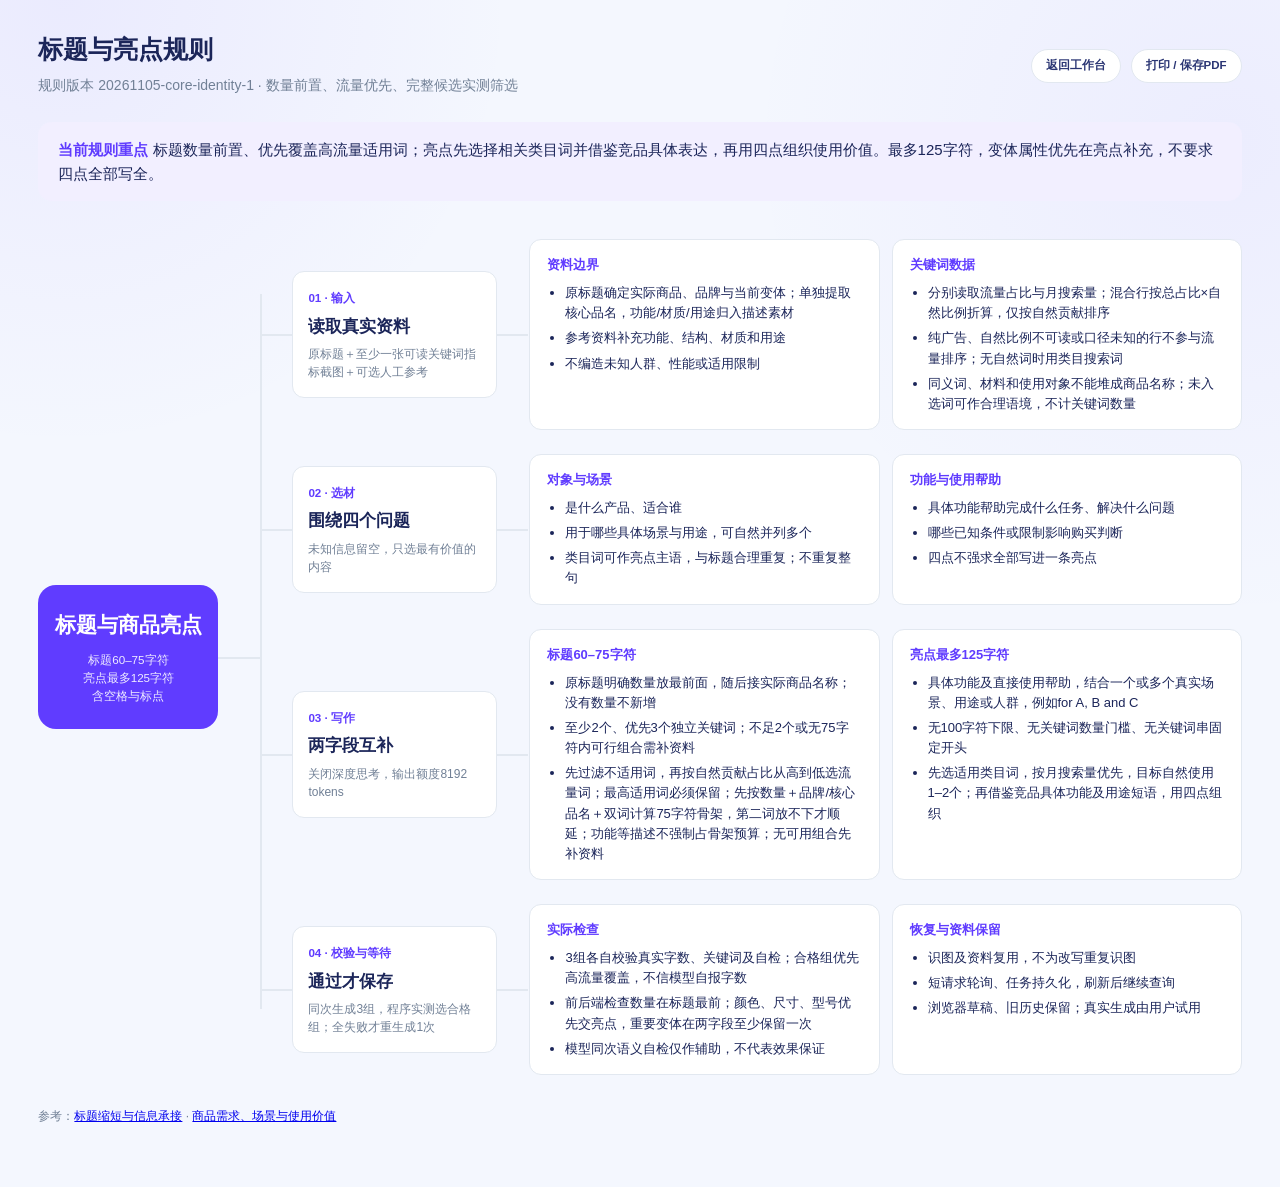
==== commit 9219e0d2: "Separate core product identity from descriptive title material" ====
--- a/workflow.html
+++ b/workflow.html
@@ -10,12 +10,12 @@
   </style>
 </head>
 <body><main class="app-shell">
-  <header class="map-head"><div><h1>标题与亮点规则</h1><p>规则版本 20261105-organic-traffic-1 · 数量前置、流量优先、完整候选实测筛选</p></div><div class="map-actions"><a class="ghost-button workflow-link" href="./index.html">返回工作台</a><button class="ghost-button" onclick="window.print()">打印 / 保存PDF</button></div></header>
+  <header class="map-head"><div><h1>标题与亮点规则</h1><p>规则版本 20261105-core-identity-1 · 数量前置、流量优先、完整候选实测筛选</p></div><div class="map-actions"><a class="ghost-button workflow-link" href="./index.html">返回工作台</a><button class="ghost-button" onclick="window.print()">打印 / 保存PDF</button></div></header>
   <div class="priority"><strong>当前规则重点</strong> 标题数量前置、优先覆盖高流量适用词；亮点先选择相关类目词并借鉴竞品具体表达，再用四点组织使用价值。最多125字符，变体属性优先在亮点补充，不要求四点全部写全。</div>
   <div class="tree"><div class="tree-root"><strong>标题与商品亮点</strong><small>标题60–75字符<br>亮点最多125字符<br>含空格与标点</small></div><div class="branches">
-  <section class="branch"><div class="stage"><small>01 · 输入</small><h2>读取真实资料</h2><p>原标题＋至少一张可读关键词指标截图＋可选人工参考</p></div><div class="leaves"><div class="leaf"><h3>资料边界</h3><ul><li>原标题确定实际商品、品牌与当前变体</li><li>参考资料补充功能、结构、材质和用途</li><li>不编造未知人群、性能或适用限制</li></ul></div><div class="leaf"><h3>关键词数据</h3><ul><li>分别读取流量占比与月搜索量；混合行按总占比×自然比例折算，仅按自然贡献排序</li><li>纯广告、自然比例不可读或口径未知的行不参与流量排序；无自然词时用类目搜索词</li><li>同义词、材料和使用对象不能堆成商品名称；未入选词可作合理语境，不计关键词数量</li></ul></div></div></section>
+  <section class="branch"><div class="stage"><small>01 · 输入</small><h2>读取真实资料</h2><p>原标题＋至少一张可读关键词指标截图＋可选人工参考</p></div><div class="leaves"><div class="leaf"><h3>资料边界</h3><ul><li>原标题确定实际商品、品牌与当前变体；单独提取核心品名，功能/材质/用途归入描述素材</li><li>参考资料补充功能、结构、材质和用途</li><li>不编造未知人群、性能或适用限制</li></ul></div><div class="leaf"><h3>关键词数据</h3><ul><li>分别读取流量占比与月搜索量；混合行按总占比×自然比例折算，仅按自然贡献排序</li><li>纯广告、自然比例不可读或口径未知的行不参与流量排序；无自然词时用类目搜索词</li><li>同义词、材料和使用对象不能堆成商品名称；未入选词可作合理语境，不计关键词数量</li></ul></div></div></section>
   <section class="branch"><div class="stage"><small>02 · 选材</small><h2>围绕四个问题</h2><p>未知信息留空，只选最有价值的内容</p></div><div class="leaves"><div class="leaf"><h3>对象与场景</h3><ul><li>是什么产品、适合谁</li><li>用于哪些具体场景与用途，可自然并列多个</li><li>类目词可作亮点主语，与标题合理重复；不重复整句</li></ul></div><div class="leaf"><h3>功能与使用帮助</h3><ul><li>具体功能帮助完成什么任务、解决什么问题</li><li>哪些已知条件或限制影响购买判断</li><li>四点不强求全部写进一条亮点</li></ul></div></div></section>
-  <section class="branch"><div class="stage"><small>03 · 写作</small><h2>两字段互补</h2><p>关闭深度思考，输出额度8192 tokens</p></div><div class="leaves"><div class="leaf"><h3>标题60–75字符</h3><ul><li>原标题明确数量放最前面，随后接实际商品名称；没有数量不新增</li><li>至少2个、优先3个独立关键词；不足2个或无75字符内可行组合需补资料</li><li>先过滤不适用词，再按自然贡献占比从高到低选流量词；最高适用词必须保留；先按数量＋实际品名＋双词计算75字符骨架，第二词放不下才顺延；无可用组合先补资料</li></ul></div><div class="leaf"><h3>亮点最多125字符</h3><ul><li>具体功能及直接使用帮助，结合一个或多个真实场景、用途或人群，例如for A, B and C</li><li>无100字符下限、无关键词数量门槛、无关键词串固定开头</li><li>先选适用类目词，按月搜索量优先，目标自然使用1–2个；再借鉴竞品具体功能及用途短语，用四点组织</li></ul></div></div></section>
+  <section class="branch"><div class="stage"><small>03 · 写作</small><h2>两字段互补</h2><p>关闭深度思考，输出额度8192 tokens</p></div><div class="leaves"><div class="leaf"><h3>标题60–75字符</h3><ul><li>原标题明确数量放最前面，随后接实际商品名称；没有数量不新增</li><li>至少2个、优先3个独立关键词；不足2个或无75字符内可行组合需补资料</li><li>先过滤不适用词，再按自然贡献占比从高到低选流量词；最高适用词必须保留；先按数量＋品牌/核心品名＋双词计算75字符骨架，第二词放不下才顺延；功能等描述不强制占骨架预算；无可用组合先补资料</li></ul></div><div class="leaf"><h3>亮点最多125字符</h3><ul><li>具体功能及直接使用帮助，结合一个或多个真实场景、用途或人群，例如for A, B and C</li><li>无100字符下限、无关键词数量门槛、无关键词串固定开头</li><li>先选适用类目词，按月搜索量优先，目标自然使用1–2个；再借鉴竞品具体功能及用途短语，用四点组织</li></ul></div></div></section>
   <section class="branch"><div class="stage"><small>04 · 校验与等待</small><h2>通过才保存</h2><p>同次生成3组，程序实测选合格组；全失败才重生成1次</p></div><div class="leaves"><div class="leaf"><h3>实际检查</h3><ul><li>3组各自校验真实字数、关键词及自检；合格组优先高流量覆盖，不信模型自报字数</li><li>前后端检查数量在标题最前；颜色、尺寸、型号优先交亮点，重要变体在两字段至少保留一次</li><li>模型同次语义自检仅作辅助，不代表效果保证</li></ul></div><div class="leaf"><h3>恢复与资料保留</h3><ul><li>识图及资料复用，不为改写重复识图</li><li>短请求轮询、任务持久化，刷新后继续查询</li><li>浏览器草稿、旧历史保留；真实生成由用户试用</li></ul></div></div></section>
   </div></div>
   <p class="map-foot">参考：<a href="https://mp.weixin.qq.com/s/vTj3MqRI7L8-smymb1wHnQ">标题缩短与信息承接</a> · <a href="https://mp.weixin.qq.com/s/oP9om8qVWjCbuP0RWrk5Dg">商品需求、场景与使用价值</a></p>
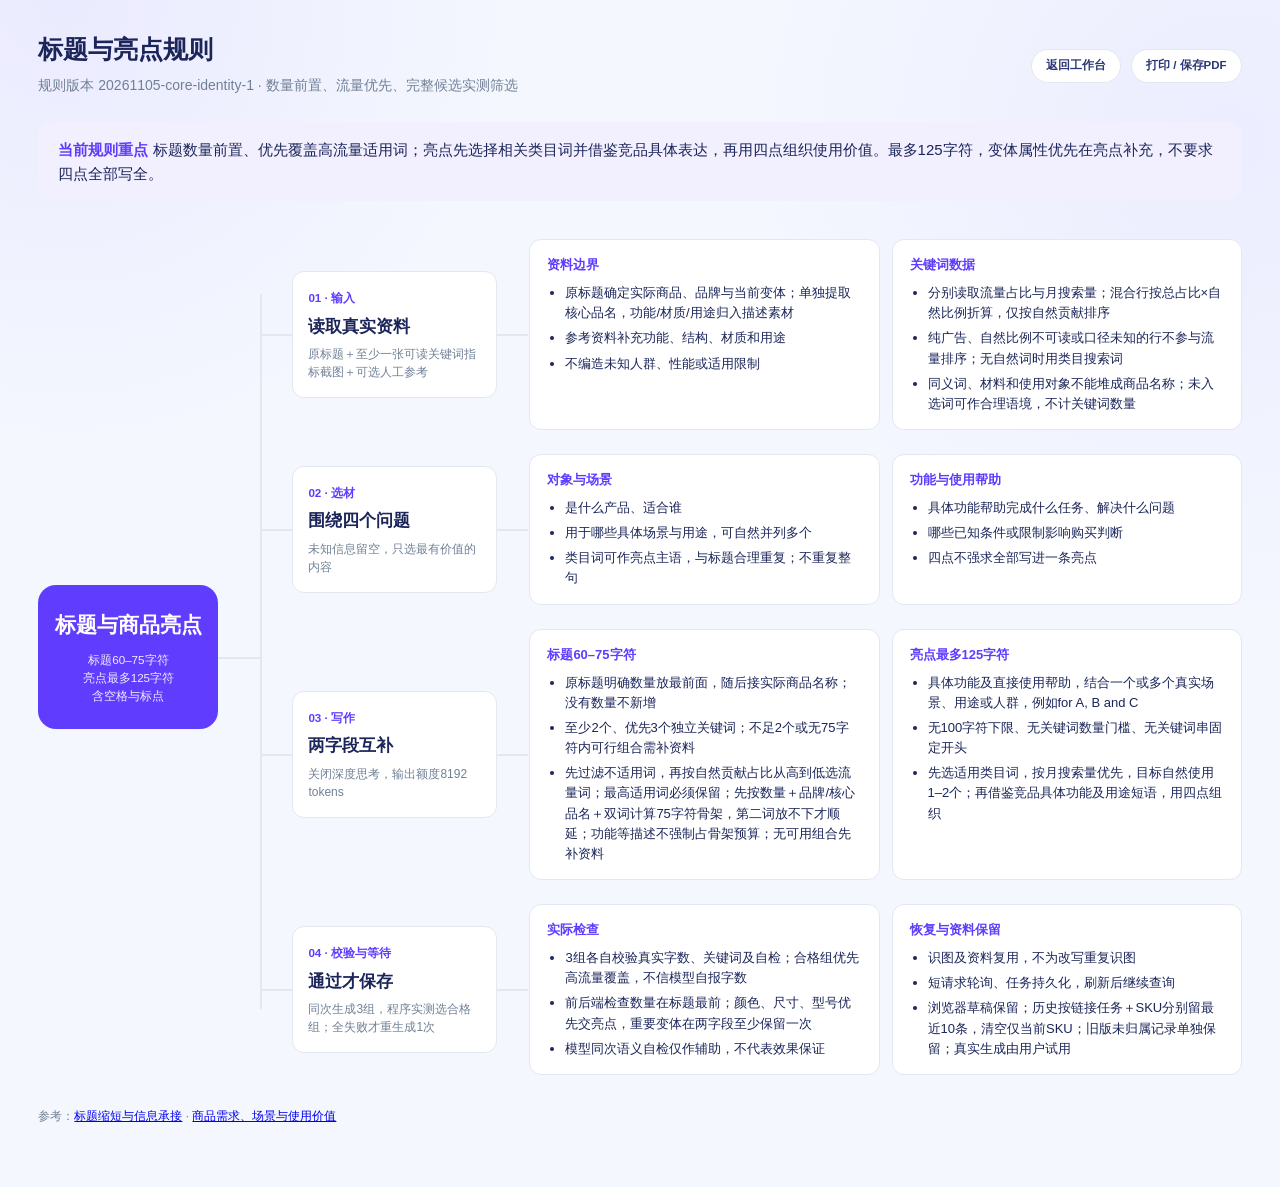
==== commit ae4d32d3: "Keep ten title generation records per link SKU" ====
--- a/workflow.html
+++ b/workflow.html
@@ -16,7 +16,7 @@
   <section class="branch"><div class="stage"><small>01 · 输入</small><h2>读取真实资料</h2><p>原标题＋至少一张可读关键词指标截图＋可选人工参考</p></div><div class="leaves"><div class="leaf"><h3>资料边界</h3><ul><li>原标题确定实际商品、品牌与当前变体；单独提取核心品名，功能/材质/用途归入描述素材</li><li>参考资料补充功能、结构、材质和用途</li><li>不编造未知人群、性能或适用限制</li></ul></div><div class="leaf"><h3>关键词数据</h3><ul><li>分别读取流量占比与月搜索量；混合行按总占比×自然比例折算，仅按自然贡献排序</li><li>纯广告、自然比例不可读或口径未知的行不参与流量排序；无自然词时用类目搜索词</li><li>同义词、材料和使用对象不能堆成商品名称；未入选词可作合理语境，不计关键词数量</li></ul></div></div></section>
   <section class="branch"><div class="stage"><small>02 · 选材</small><h2>围绕四个问题</h2><p>未知信息留空，只选最有价值的内容</p></div><div class="leaves"><div class="leaf"><h3>对象与场景</h3><ul><li>是什么产品、适合谁</li><li>用于哪些具体场景与用途，可自然并列多个</li><li>类目词可作亮点主语，与标题合理重复；不重复整句</li></ul></div><div class="leaf"><h3>功能与使用帮助</h3><ul><li>具体功能帮助完成什么任务、解决什么问题</li><li>哪些已知条件或限制影响购买判断</li><li>四点不强求全部写进一条亮点</li></ul></div></div></section>
   <section class="branch"><div class="stage"><small>03 · 写作</small><h2>两字段互补</h2><p>关闭深度思考，输出额度8192 tokens</p></div><div class="leaves"><div class="leaf"><h3>标题60–75字符</h3><ul><li>原标题明确数量放最前面，随后接实际商品名称；没有数量不新增</li><li>至少2个、优先3个独立关键词；不足2个或无75字符内可行组合需补资料</li><li>先过滤不适用词，再按自然贡献占比从高到低选流量词；最高适用词必须保留；先按数量＋品牌/核心品名＋双词计算75字符骨架，第二词放不下才顺延；功能等描述不强制占骨架预算；无可用组合先补资料</li></ul></div><div class="leaf"><h3>亮点最多125字符</h3><ul><li>具体功能及直接使用帮助，结合一个或多个真实场景、用途或人群，例如for A, B and C</li><li>无100字符下限、无关键词数量门槛、无关键词串固定开头</li><li>先选适用类目词，按月搜索量优先，目标自然使用1–2个；再借鉴竞品具体功能及用途短语，用四点组织</li></ul></div></div></section>
-  <section class="branch"><div class="stage"><small>04 · 校验与等待</small><h2>通过才保存</h2><p>同次生成3组，程序实测选合格组；全失败才重生成1次</p></div><div class="leaves"><div class="leaf"><h3>实际检查</h3><ul><li>3组各自校验真实字数、关键词及自检；合格组优先高流量覆盖，不信模型自报字数</li><li>前后端检查数量在标题最前；颜色、尺寸、型号优先交亮点，重要变体在两字段至少保留一次</li><li>模型同次语义自检仅作辅助，不代表效果保证</li></ul></div><div class="leaf"><h3>恢复与资料保留</h3><ul><li>识图及资料复用，不为改写重复识图</li><li>短请求轮询、任务持久化，刷新后继续查询</li><li>浏览器草稿、旧历史保留；真实生成由用户试用</li></ul></div></div></section>
+  <section class="branch"><div class="stage"><small>04 · 校验与等待</small><h2>通过才保存</h2><p>同次生成3组，程序实测选合格组；全失败才重生成1次</p></div><div class="leaves"><div class="leaf"><h3>实际检查</h3><ul><li>3组各自校验真实字数、关键词及自检；合格组优先高流量覆盖，不信模型自报字数</li><li>前后端检查数量在标题最前；颜色、尺寸、型号优先交亮点，重要变体在两字段至少保留一次</li><li>模型同次语义自检仅作辅助，不代表效果保证</li></ul></div><div class="leaf"><h3>恢复与资料保留</h3><ul><li>识图及资料复用，不为改写重复识图</li><li>短请求轮询、任务持久化，刷新后继续查询</li><li>浏览器草稿保留；历史按链接任务＋SKU分别留最近10条，清空仅当前SKU；旧版未归属记录单独保留；真实生成由用户试用</li></ul></div></div></section>
   </div></div>
   <p class="map-foot">参考：<a href="https://mp.weixin.qq.com/s/vTj3MqRI7L8-smymb1wHnQ">标题缩短与信息承接</a> · <a href="https://mp.weixin.qq.com/s/oP9om8qVWjCbuP0RWrk5Dg">商品需求、场景与使用价值</a></p>
 </main></body></html>
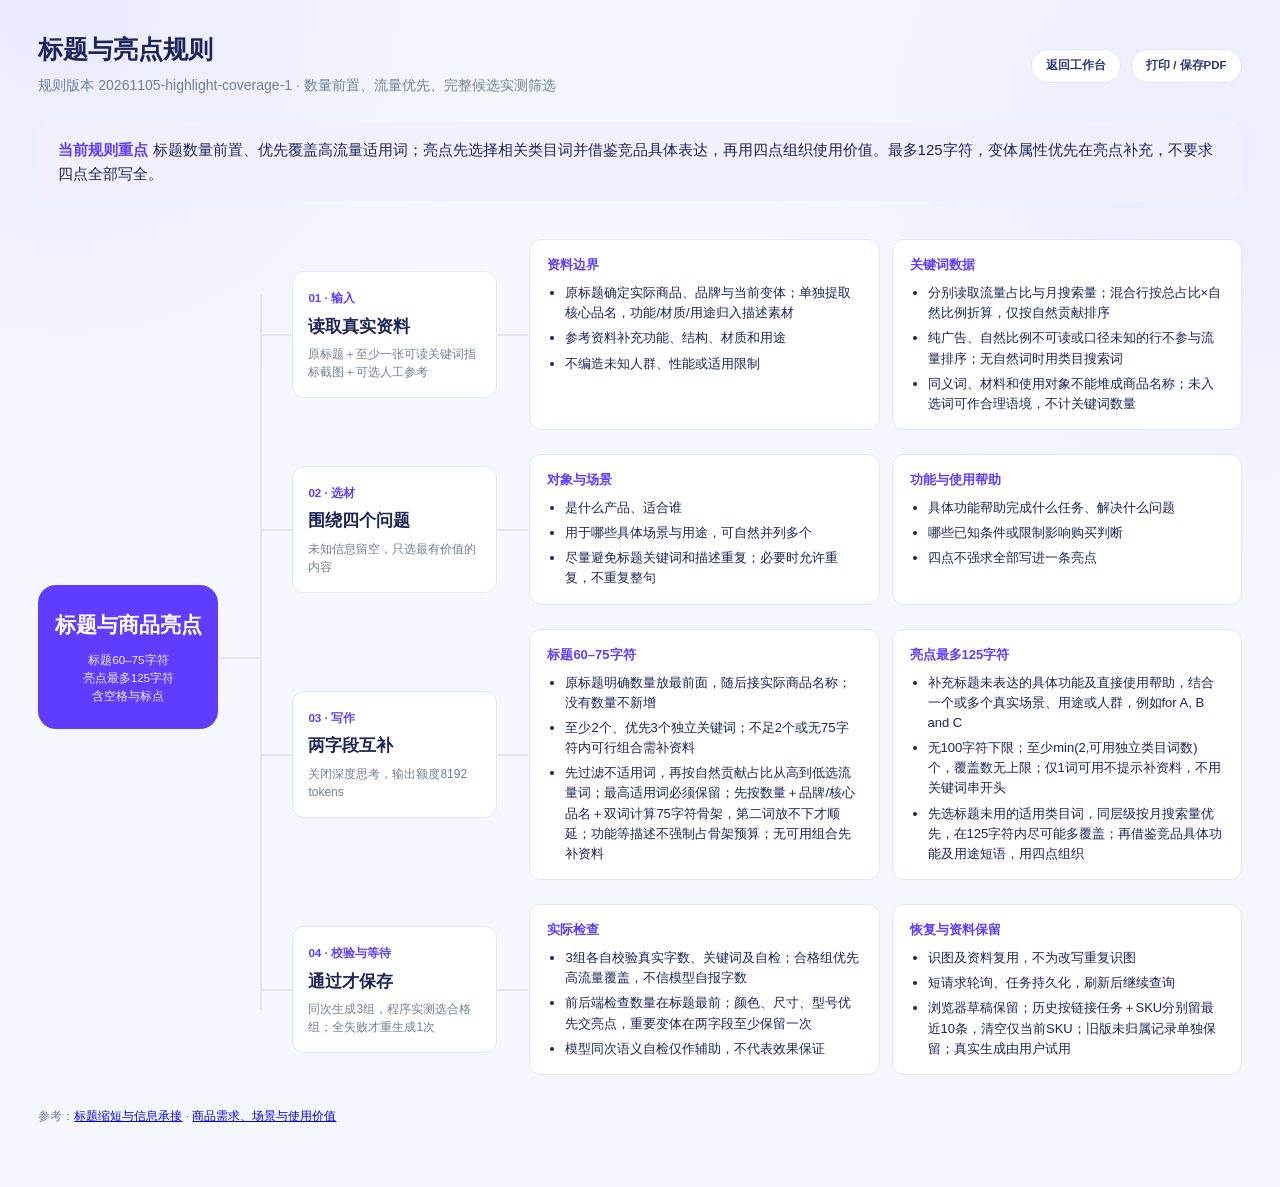
==== commit 9e1b7508: "Require dynamic highlight keyword coverage and prefer complementary wording" ====
--- a/workflow.html
+++ b/workflow.html
@@ -10,12 +10,12 @@
   </style>
 </head>
 <body><main class="app-shell">
-  <header class="map-head"><div><h1>标题与亮点规则</h1><p>规则版本 20261105-core-identity-1 · 数量前置、流量优先、完整候选实测筛选</p></div><div class="map-actions"><a class="ghost-button workflow-link" href="./index.html">返回工作台</a><button class="ghost-button" onclick="window.print()">打印 / 保存PDF</button></div></header>
+  <header class="map-head"><div><h1>标题与亮点规则</h1><p>规则版本 20261105-highlight-coverage-1 · 数量前置、流量优先、完整候选实测筛选</p></div><div class="map-actions"><a class="ghost-button workflow-link" href="./index.html">返回工作台</a><button class="ghost-button" onclick="window.print()">打印 / 保存PDF</button></div></header>
   <div class="priority"><strong>当前规则重点</strong> 标题数量前置、优先覆盖高流量适用词；亮点先选择相关类目词并借鉴竞品具体表达，再用四点组织使用价值。最多125字符，变体属性优先在亮点补充，不要求四点全部写全。</div>
   <div class="tree"><div class="tree-root"><strong>标题与商品亮点</strong><small>标题60–75字符<br>亮点最多125字符<br>含空格与标点</small></div><div class="branches">
   <section class="branch"><div class="stage"><small>01 · 输入</small><h2>读取真实资料</h2><p>原标题＋至少一张可读关键词指标截图＋可选人工参考</p></div><div class="leaves"><div class="leaf"><h3>资料边界</h3><ul><li>原标题确定实际商品、品牌与当前变体；单独提取核心品名，功能/材质/用途归入描述素材</li><li>参考资料补充功能、结构、材质和用途</li><li>不编造未知人群、性能或适用限制</li></ul></div><div class="leaf"><h3>关键词数据</h3><ul><li>分别读取流量占比与月搜索量；混合行按总占比×自然比例折算，仅按自然贡献排序</li><li>纯广告、自然比例不可读或口径未知的行不参与流量排序；无自然词时用类目搜索词</li><li>同义词、材料和使用对象不能堆成商品名称；未入选词可作合理语境，不计关键词数量</li></ul></div></div></section>
-  <section class="branch"><div class="stage"><small>02 · 选材</small><h2>围绕四个问题</h2><p>未知信息留空，只选最有价值的内容</p></div><div class="leaves"><div class="leaf"><h3>对象与场景</h3><ul><li>是什么产品、适合谁</li><li>用于哪些具体场景与用途，可自然并列多个</li><li>类目词可作亮点主语，与标题合理重复；不重复整句</li></ul></div><div class="leaf"><h3>功能与使用帮助</h3><ul><li>具体功能帮助完成什么任务、解决什么问题</li><li>哪些已知条件或限制影响购买判断</li><li>四点不强求全部写进一条亮点</li></ul></div></div></section>
-  <section class="branch"><div class="stage"><small>03 · 写作</small><h2>两字段互补</h2><p>关闭深度思考，输出额度8192 tokens</p></div><div class="leaves"><div class="leaf"><h3>标题60–75字符</h3><ul><li>原标题明确数量放最前面，随后接实际商品名称；没有数量不新增</li><li>至少2个、优先3个独立关键词；不足2个或无75字符内可行组合需补资料</li><li>先过滤不适用词，再按自然贡献占比从高到低选流量词；最高适用词必须保留；先按数量＋品牌/核心品名＋双词计算75字符骨架，第二词放不下才顺延；功能等描述不强制占骨架预算；无可用组合先补资料</li></ul></div><div class="leaf"><h3>亮点最多125字符</h3><ul><li>具体功能及直接使用帮助，结合一个或多个真实场景、用途或人群，例如for A, B and C</li><li>无100字符下限、无关键词数量门槛、无关键词串固定开头</li><li>先选适用类目词，按月搜索量优先，目标自然使用1–2个；再借鉴竞品具体功能及用途短语，用四点组织</li></ul></div></div></section>
+  <section class="branch"><div class="stage"><small>02 · 选材</small><h2>围绕四个问题</h2><p>未知信息留空，只选最有价值的内容</p></div><div class="leaves"><div class="leaf"><h3>对象与场景</h3><ul><li>是什么产品、适合谁</li><li>用于哪些具体场景与用途，可自然并列多个</li><li>尽量避免标题关键词和描述重复；必要时允许重复，不重复整句</li></ul></div><div class="leaf"><h3>功能与使用帮助</h3><ul><li>具体功能帮助完成什么任务、解决什么问题</li><li>哪些已知条件或限制影响购买判断</li><li>四点不强求全部写进一条亮点</li></ul></div></div></section>
+  <section class="branch"><div class="stage"><small>03 · 写作</small><h2>两字段互补</h2><p>关闭深度思考，输出额度8192 tokens</p></div><div class="leaves"><div class="leaf"><h3>标题60–75字符</h3><ul><li>原标题明确数量放最前面，随后接实际商品名称；没有数量不新增</li><li>至少2个、优先3个独立关键词；不足2个或无75字符内可行组合需补资料</li><li>先过滤不适用词，再按自然贡献占比从高到低选流量词；最高适用词必须保留；先按数量＋品牌/核心品名＋双词计算75字符骨架，第二词放不下才顺延；功能等描述不强制占骨架预算；无可用组合先补资料</li></ul></div><div class="leaf"><h3>亮点最多125字符</h3><ul><li>补充标题未表达的具体功能及直接使用帮助，结合一个或多个真实场景、用途或人群，例如for A, B and C</li><li>无100字符下限；至少min(2,可用独立类目词数)个，覆盖数无上限；仅1词可用不提示补资料，不用关键词串开头</li><li>先选标题未用的适用类目词，同层级按月搜索量优先，在125字符内尽可能多覆盖；再借鉴竞品具体功能及用途短语，用四点组织</li></ul></div></div></section>
   <section class="branch"><div class="stage"><small>04 · 校验与等待</small><h2>通过才保存</h2><p>同次生成3组，程序实测选合格组；全失败才重生成1次</p></div><div class="leaves"><div class="leaf"><h3>实际检查</h3><ul><li>3组各自校验真实字数、关键词及自检；合格组优先高流量覆盖，不信模型自报字数</li><li>前后端检查数量在标题最前；颜色、尺寸、型号优先交亮点，重要变体在两字段至少保留一次</li><li>模型同次语义自检仅作辅助，不代表效果保证</li></ul></div><div class="leaf"><h3>恢复与资料保留</h3><ul><li>识图及资料复用，不为改写重复识图</li><li>短请求轮询、任务持久化，刷新后继续查询</li><li>浏览器草稿保留；历史按链接任务＋SKU分别留最近10条，清空仅当前SKU；旧版未归属记录单独保留；真实生成由用户试用</li></ul></div></div></section>
   </div></div>
   <p class="map-foot">参考：<a href="https://mp.weixin.qq.com/s/vTj3MqRI7L8-smymb1wHnQ">标题缩短与信息承接</a> · <a href="https://mp.weixin.qq.com/s/oP9om8qVWjCbuP0RWrk5Dg">商品需求、场景与使用价值</a></p>
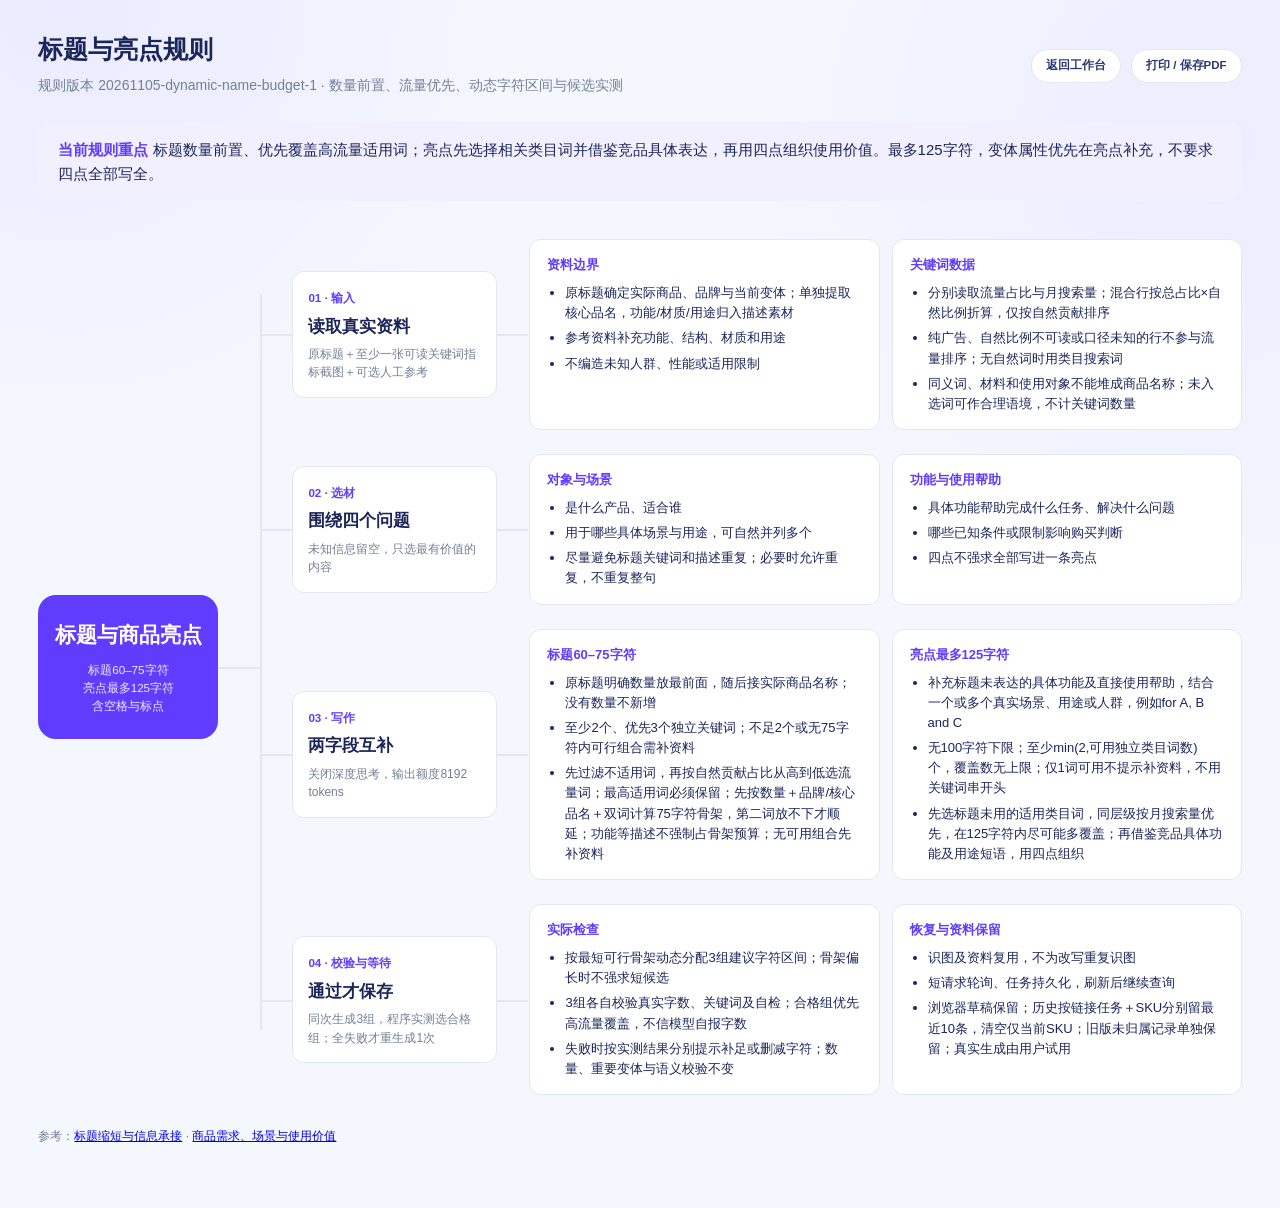
==== commit 1c9c97e0: "Adapt title candidate lengths to feasible skeletons" ====
--- a/workflow.html
+++ b/workflow.html
@@ -10,13 +10,13 @@
   </style>
 </head>
 <body><main class="app-shell">
-  <header class="map-head"><div><h1>标题与亮点规则</h1><p>规则版本 20261105-highlight-coverage-1 · 数量前置、流量优先、完整候选实测筛选</p></div><div class="map-actions"><a class="ghost-button workflow-link" href="./index.html">返回工作台</a><button class="ghost-button" onclick="window.print()">打印 / 保存PDF</button></div></header>
+  <header class="map-head"><div><h1>标题与亮点规则</h1><p>规则版本 20261105-dynamic-name-budget-1 · 数量前置、流量优先、动态字符区间与候选实测</p></div><div class="map-actions"><a class="ghost-button workflow-link" href="./index.html">返回工作台</a><button class="ghost-button" onclick="window.print()">打印 / 保存PDF</button></div></header>
   <div class="priority"><strong>当前规则重点</strong> 标题数量前置、优先覆盖高流量适用词；亮点先选择相关类目词并借鉴竞品具体表达，再用四点组织使用价值。最多125字符，变体属性优先在亮点补充，不要求四点全部写全。</div>
   <div class="tree"><div class="tree-root"><strong>标题与商品亮点</strong><small>标题60–75字符<br>亮点最多125字符<br>含空格与标点</small></div><div class="branches">
   <section class="branch"><div class="stage"><small>01 · 输入</small><h2>读取真实资料</h2><p>原标题＋至少一张可读关键词指标截图＋可选人工参考</p></div><div class="leaves"><div class="leaf"><h3>资料边界</h3><ul><li>原标题确定实际商品、品牌与当前变体；单独提取核心品名，功能/材质/用途归入描述素材</li><li>参考资料补充功能、结构、材质和用途</li><li>不编造未知人群、性能或适用限制</li></ul></div><div class="leaf"><h3>关键词数据</h3><ul><li>分别读取流量占比与月搜索量；混合行按总占比×自然比例折算，仅按自然贡献排序</li><li>纯广告、自然比例不可读或口径未知的行不参与流量排序；无自然词时用类目搜索词</li><li>同义词、材料和使用对象不能堆成商品名称；未入选词可作合理语境，不计关键词数量</li></ul></div></div></section>
   <section class="branch"><div class="stage"><small>02 · 选材</small><h2>围绕四个问题</h2><p>未知信息留空，只选最有价值的内容</p></div><div class="leaves"><div class="leaf"><h3>对象与场景</h3><ul><li>是什么产品、适合谁</li><li>用于哪些具体场景与用途，可自然并列多个</li><li>尽量避免标题关键词和描述重复；必要时允许重复，不重复整句</li></ul></div><div class="leaf"><h3>功能与使用帮助</h3><ul><li>具体功能帮助完成什么任务、解决什么问题</li><li>哪些已知条件或限制影响购买判断</li><li>四点不强求全部写进一条亮点</li></ul></div></div></section>
   <section class="branch"><div class="stage"><small>03 · 写作</small><h2>两字段互补</h2><p>关闭深度思考，输出额度8192 tokens</p></div><div class="leaves"><div class="leaf"><h3>标题60–75字符</h3><ul><li>原标题明确数量放最前面，随后接实际商品名称；没有数量不新增</li><li>至少2个、优先3个独立关键词；不足2个或无75字符内可行组合需补资料</li><li>先过滤不适用词，再按自然贡献占比从高到低选流量词；最高适用词必须保留；先按数量＋品牌/核心品名＋双词计算75字符骨架，第二词放不下才顺延；功能等描述不强制占骨架预算；无可用组合先补资料</li></ul></div><div class="leaf"><h3>亮点最多125字符</h3><ul><li>补充标题未表达的具体功能及直接使用帮助，结合一个或多个真实场景、用途或人群，例如for A, B and C</li><li>无100字符下限；至少min(2,可用独立类目词数)个，覆盖数无上限；仅1词可用不提示补资料，不用关键词串开头</li><li>先选标题未用的适用类目词，同层级按月搜索量优先，在125字符内尽可能多覆盖；再借鉴竞品具体功能及用途短语，用四点组织</li></ul></div></div></section>
-  <section class="branch"><div class="stage"><small>04 · 校验与等待</small><h2>通过才保存</h2><p>同次生成3组，程序实测选合格组；全失败才重生成1次</p></div><div class="leaves"><div class="leaf"><h3>实际检查</h3><ul><li>3组各自校验真实字数、关键词及自检；合格组优先高流量覆盖，不信模型自报字数</li><li>前后端检查数量在标题最前；颜色、尺寸、型号优先交亮点，重要变体在两字段至少保留一次</li><li>模型同次语义自检仅作辅助，不代表效果保证</li></ul></div><div class="leaf"><h3>恢复与资料保留</h3><ul><li>识图及资料复用，不为改写重复识图</li><li>短请求轮询、任务持久化，刷新后继续查询</li><li>浏览器草稿保留；历史按链接任务＋SKU分别留最近10条，清空仅当前SKU；旧版未归属记录单独保留；真实生成由用户试用</li></ul></div></div></section>
+  <section class="branch"><div class="stage"><small>04 · 校验与等待</small><h2>通过才保存</h2><p>同次生成3组，程序实测选合格组；全失败才重生成1次</p></div><div class="leaves"><div class="leaf"><h3>实际检查</h3><ul><li>按最短可行骨架动态分配3组建议字符区间；骨架偏长时不强求短候选</li><li>3组各自校验真实字数、关键词及自检；合格组优先高流量覆盖，不信模型自报字数</li><li>失败时按实测结果分别提示补足或删减字符；数量、重要变体与语义校验不变</li></ul></div><div class="leaf"><h3>恢复与资料保留</h3><ul><li>识图及资料复用，不为改写重复识图</li><li>短请求轮询、任务持久化，刷新后继续查询</li><li>浏览器草稿保留；历史按链接任务＋SKU分别留最近10条，清空仅当前SKU；旧版未归属记录单独保留；真实生成由用户试用</li></ul></div></div></section>
   </div></div>
   <p class="map-foot">参考：<a href="https://mp.weixin.qq.com/s/vTj3MqRI7L8-smymb1wHnQ">标题缩短与信息承接</a> · <a href="https://mp.weixin.qq.com/s/oP9om8qVWjCbuP0RWrk5Dg">商品需求、场景与使用价值</a></p>
 </main></body></html>
